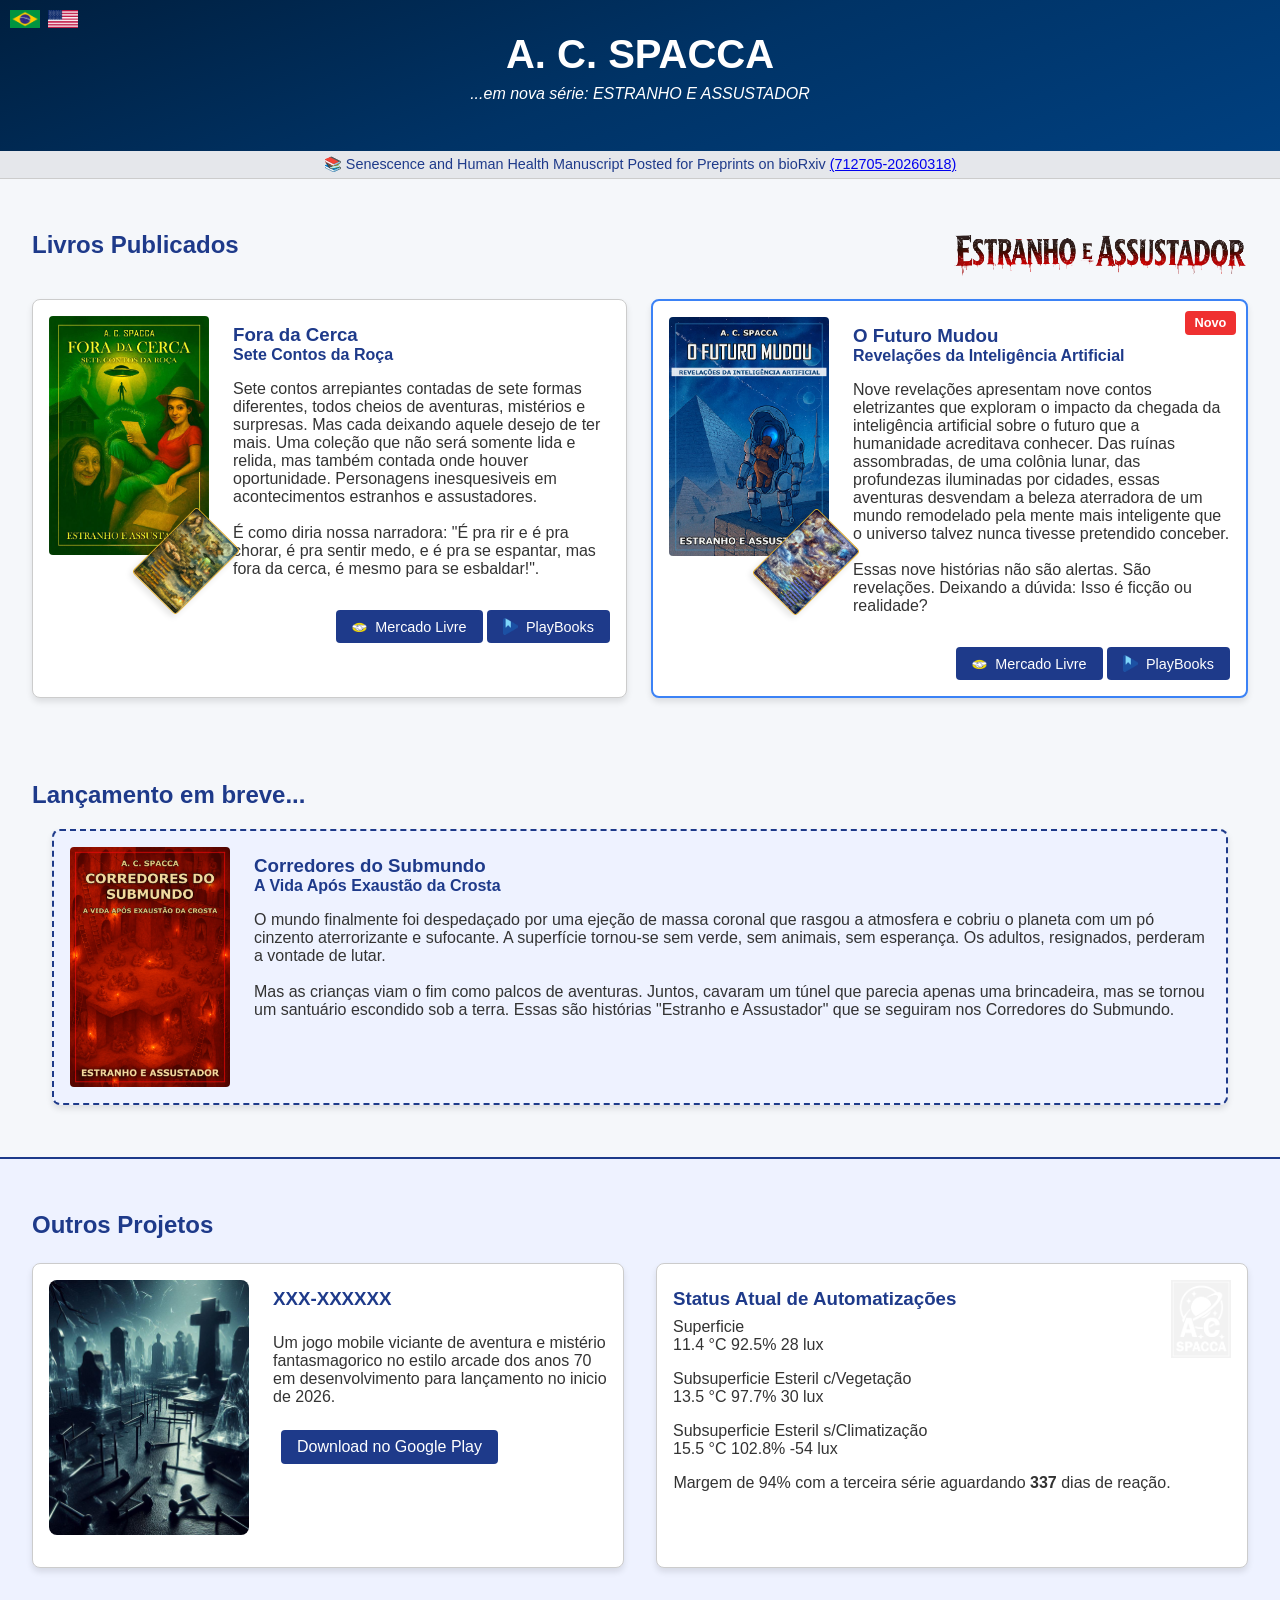
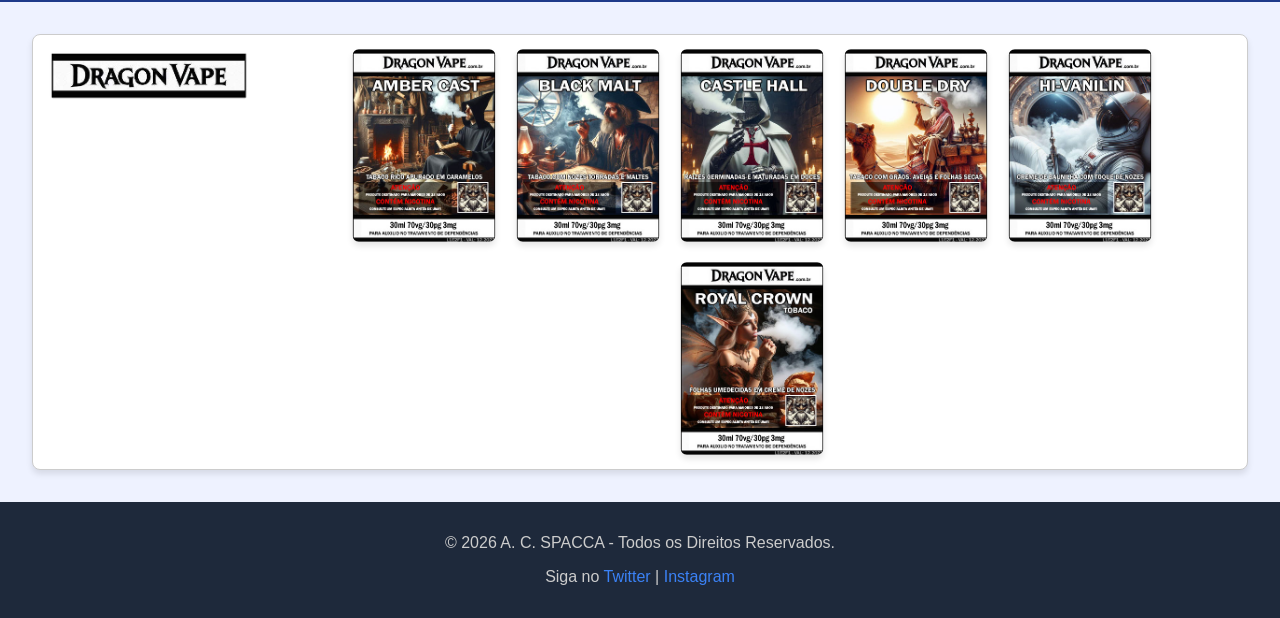
==== index.html @ 3dc0caa1 "Added prepost links" ====
<!DOCTYPE html>
<html lang="en">

<head>
    <meta charset="UTF-8">
    <meta name="viewport" content="width=device-width, initial-scale=1.0">
    <title>A. C. SPACCA Showcase</title>
    <link rel="stylesheet" href="style.css">
</head>

<body>

    <div class="lang-switch">
        <img src="images/br-flag.png" alt="Português" id="ptBtn">
        <img src="images/us-flag.png" alt="English" id="enBtn">
    </div>

    <header class="lab-front xbook-front xhue-effect">
        <div class="header-content">
            <h1>A. C. SPACCA</h1>
            <p class="lang lang-pt">...em nova série: ESTRANHO E ASSUSTADOR</p>
            <p class="lang lang-en">...in his latest series: STRANGE AND SCARY</p>
        </div>
    </header>

    <div class="notice-bar" id="notice-bar">
        <p class="lang lang-pt">Este site ainda não foi promovido e está em construção - Volte em breve!</p>
        <p class="lang lang-en">This site has not been promoted yet and is under construction - Come back soon!</p>
    </div>

    <img src="images/serieslogo.png" alt="Estranho e Assustador" class="lang lang-pt series-logo">
    <img src="images/serieslogoen.png" alt="Estranho e Assustador" class="lang lang-en series-logo">

    <section class="books">

        <h2 class="lang lang-pt">Livros Publicados</h2>
        <h2 class="lang lang-en">Published Books</h2>

        <div class="book-row">

            <div class="book-card">
                <div class="image-stack">
                    <img src="images/foradacerca.jpg" class="lang lang-pt book-cover" onclick="switchContent('book1-pt')" id="book1-pt">
                    <img src="images/foradacercaposter.jpg" height="90px" class="lang lang-pt poster tilt-ccw" onclick="openPopup('images/foradacercaposter.jpg')">
                    <img src="images/overthefence.jpg" class="lang lang-en book-cover" id="book1-en">
                    <img src="images/overthefenceposter.jpg" height="90px" class="lang lang-en poster tilt-ccw" onclick="openPopup('images/overthefenceposter.jpg')">
                </div>
                <div class="book-info">
                    <h3 class="lang lang-pt">Fora da Cerca</h3>
                    <h4 class="lang lang-pt">Sete Contos da Roça</h4>
                    <div class="lang lang-pt">
                        <p class="lang lang-pt book1-set1">Sete contos arrepiantes contadas de sete formas diferentes,
                            todos cheios de aventuras, mistérios e surpresas. Mas cada deixando aquele desejo de ter
                            mais. Uma coleção que não será somente lida e relida, mas também contada onde houver
                            oportunidade. Personagens inesquesiveis em acontecimentos estranhos e
                            assustadores.<br /><br />É como diria nossa narradora: "É pra rir e é pra chorar, é pra
                            sentir medo, e é pra se espantar, mas fora da cerca, é mesmo para se esbaldar!".</p>
                    </div>
                    <h3 class="lang lang-en">Over The Fence</h3>
                    <h4 class="lang lang-en">Seven Tales from the Countryside</h4>
                    <div class="lang lang-en">
                        <p class="lang lang-en">Seven chilling tales told in seven different ways, all full of
                            adventures, mysteries, and surprises. But each leaving that desire for more. A collection
                            that will not only be read and reread but also told wherever there is an opportunity.
                            Unforgettable characters in strange and scary events.<br /><br />As our narrator would say:
                            "It's for laughing and it's for crying, it's for feeling scared, and it's for being amazed,
                            but outside the fence, it's really for having fun!".</p>
                    </div>
                    <div class="purchase-links">
                        <!-- <a href="#"><img src="images/amazon.png" alt="Amazon">Amazon</a> -->
                        <a href="https://produto.mercadolivre.com.br/MLB-4514346105-livro-fora-da-cerca-sete-contos-da-roca-estranho-e-assustador-_JM" target="_blank" id="b1ml"><img src="images/mercadolivre.png" alt="Mercado Livre">Mercado Livre</a>
                        <a href="https://books.google.com.br/books/about?id=aRahEQAAQBAJ&redir_esc=y" target="_blank" id="b1link"><img src="images/playbooks.png" alt="PlayStore">PlayBooks</a>
                    </div>
                </div>
            </div>

            <div class="book-card new">
                <span class="lang lang-pt badge">Novo</span>
                <span class="lang lang-en badge">New</span>
                <div class="image-stack">
                    <img src="images/ofuturomudou.jpg" class="lang lang-pt book-cover" onclick="switchContent('book2-pt')" id="book2-pt">
                    <img src="images/ofuturomudouposter.jpg" height="90px" class="lang lang-pt poster tilt-ccw" onclick="openPopup('images/ofuturomudouposter.jpg')">
                    <img src="images/thefuturechanged.jpg" class="lang lang-en book-cover" id="book2-en">
                    <img src="images/thefuturechangedposter.jpg" height="90px" class="lang lang-en poster tilt-ccw" onclick="openPopup('images/thefuturechangedposter.jpg')">
                </div>
                <div class="book-info">
                    <h3 class="lang lang-pt">O Futuro Mudou</h3>
                    <h4 class="lang lang-pt">Revelações da Inteligência Artificial</h4>
                    <p class="lang lang-pt">Nove revelações apresentam nove contos eletrizantes que exploram o impacto
                        da chegada da inteligência artificial sobre o futuro que a humanidade acreditava conhecer. Das
                        ruínas assombradas, de uma colônia lunar, das profundezas iluminadas por cidades, essas
                        aventuras desvendam a beleza aterradora de um mundo remodelado pela mente mais inteligente que o
                        universo talvez nunca tivesse pretendido conceber.<br /><br />Essas nove histórias não são
                        alertas. São revelações. Deixando a dúvida: Isso é ficção ou realidade?</p>
                    <h3 class="lang lang-en">The Future Changed</h3>
                    <h4 class="lang lang-en">Revelations of Artificial Intelligence</h4>
                    <p class="lang lang-en">Nine revelations present nine electrifying tales that explore the impact of
                        the arrival of artificial intelligence on the future humanity thought it knew. From haunted
                        ruins, a lunar colony, to the depths illuminated by cities, these adventures unravel the
                        terrifying beauty of a world reshaped by the smartest mind the universe may never have intended
                        to conceive.<br /><br />These nine stories are not warnings. They are revelations. Leaving the
                        doubt: Is this fiction or reality?</p>
                    <div class="purchase-links">
                        <!-- <a href="#"><img src="images/amazon.png" alt="Amazon">Amazon</a> -->
                        <a href="https://produto.mercadolivre.com.br/MLB-6449155918-livro-o-futuro-mudou-revelacoes-da-inteligncia-artificial-estranho-e-assustador-_JM" target="_blank" id="b2ml"><img src="images/mercadolivre.png" alt="Mercado Livre">Mercado Livre</a>
                        <a href="https://books.google.com.br/books/about?id=sG6hEQAAQBAJ&redir_esc=y" target="_blank"><img src="images/playbooks.png" alt="PlayStore">PlayBooks</a>
                    </div>
                </div>
            </div>

        </div>

    </section>

    <section class="upcoming">

        <h2 class="lang lang-pt">Lançamento em breve...</h2>
        <h2 class="lang lang-en">Coming Soon...</h2>

        <div class="book-card upcoming-card">
            <img src="images/corredoresdosubmundo.jpg" alt="Corredores do Submundo" class="book-cover">
            <div class="book-info">
                <h3 class="lang lang-pt">Corredores do Submundo</h3>
                <h4 class="lang lang-pt">A Vida Após Exaustão da Crosta</h4>
                <p class="lang lang-pt">O mundo finalmente foi despedaçado por uma ejeção de massa coronal que rasgou a
                    atmosfera e cobriu o planeta com um pó cinzento aterrorizante e sufocante. A superfície tornou-se
                    sem verde, sem animais, sem esperança. Os adultos, resignados, perderam a vontade de
                    lutar.<br /><br />Mas as crianças viam o fim como palcos de aventuras. Juntos, cavaram um túnel que
                    parecia apenas uma brincadeira, mas se tornou um santuário escondido sob a terra. Essas são
                    histórias "Estranho e Assustador" que se seguiram nos Corredores do Submundo.</p>
                <h3 class="lang lang-en">Underworld Corridors</h3>
                <h4 class="lang lang-en">Life After Crust Exhaustion</h4>
                <p class="lang lang-en">The world was finally shattered by a coronal mass ejection that tore the
                    atmosphere and covered the planet with a terrifying and suffocating gray dust. The surface became
                    without green, without animals, without hope. Adults, resigned, lost the will to
                    fight.<br /><br />But children saw the end as stages of adventures. Together, they dug a tunnel that
                    seemed just a game but became a hidden sanctuary underground. These are "Strange and Scary" stories
                    that followed in the Underworld Corridors.</p>
                <!-- <div class="lang lang-pt links">
                    <a href="#">Reserve no Amazon</a>
                    <a href="#">Reserve no Barnes & Noble</a>
                </div>
                <div class="lang lang-en links">
                    <a href="#">Pre-order on Amazon</a>
                    <a href="#">Pre-order on Barnes & Noble</a>
                </div> -->
            </div>
        </div>

    </section>

    <section class="side-project">
        <h2 class="lang lang-pt">Outros Projetos</h2>
        <h2 class="lang lang-en">Other Projects</h2>
        <div class="app-row">
            <!-- First project -->
            <div class="app-card">
                <img src="images/wof1.png" alt="App screenshot" class="app-image">
                <div class="app-info">
                    <h3 class="lang lang-pt">XXX-XXXXXX</h3>
                    <h3 class="lang lang-en">XXX-XXXXXX</h3>
                    <p class="lang lang-pt">Um jogo mobile viciante de aventura e mistério fantasmagorico no estilo
                        arcade dos anos 70 em desenvolvimento para lançamento no inicio de 2026.</p>
                    <p class="lang lang-en">A addictive mobile game of adventure and ghostly mystery in the style of 70s
                        arcade games under development for release at the beginning of 2026.</p>
                    <div class="lang lang-pt download-links"><a href="#">Download no Google Play</a></div>
                    <div class="lang lang-en download-links"><a href="#">Get it on Google Play</a></div>
                </div>
            </div>
            <!-- Second project -->
            <div class="app-card">
                <div class="app-info" style="text-align: left;">
                    <h3 class="lang lang-pt">Status Atual de Automatizações</h3>
                    <h3 class="lang lang-en">Current Status of Automations</h3>
                    <div class="lang lang-pt ">Superficie</div>
                    <div class="lang lang-en ">Surface</div>
                    <div id="readings1">Reading 1</div>
                    <div class="lang lang-pt ">Subsuperficie Esteril c/Vegetação</div>
                    <div class="lang lang-en ">Sterile Subsurface with Vegetation</div>
                    <div id="readings2">Reading 2</div>
                    <div class="lang lang-pt ">Subsuperficie Esteril s/Climatização</div>
                    <div class="lang lang-en ">Sterile Subsurface no Climate Control</div>
                    <div id="readings3">Reading 3</div>
                    <div class="lang lang-pt label">Margem de 94% com a terceira série aguardando <b id="ttl">188</b>
                        dias de reação.</div>
                    <div class="lang lang-en label">Margin of 94% with the third series awaiting <b id="ttl">188</b>
                        days of reaction.</div>
                </div>
                <img src="images/celobi1.jpg" alt="Author logo"
                    style="cursor: pointer;float: right;width: 60px;opacity: 0.05;" id="aboutBtn">
            </div>
        </div>
    </section>

    <section class="side-project">
        <div class="app-row">
            <!-- First project -->
            <div class="app-card">
                <img src="images/dvbanner.jpg" alt="App screenshot" class="app-image">
                <div class="image-row">
                    <img src="images/Amber Cast.jpg" alt="Amber Cast" class="beat-effect">
                    <img src="images/Black Malt.jpg" alt="Black Malt" class="beat-effect">
                    <img src="images/Castle Hall.jpg" alt="Castle Hall" class="beat-effect">
                    <img src="images/Double Dry.jpg" alt="Double Dry" class="beat-effect">
                    <img src="images/Hi-Vanilin.jpg" alt="Hi-Vanilin" class="beat-effect">
                    <img src="images/Royal Crown.jpg" alt="Royal Crown" class="beat-effect">
                </div>
            </div>
        </div>
    </section>

    <footer>
        <p class="lang lang-pt">© 2026 A. C. SPACCA - Todos os Direitos Reservados.</p>
        <p class="lang lang-en">© 2026 A. C. SPACCA - All Rights Reserved.</p>
        <p class="lang lang-pt">Siga no <a href="#">Twitter</a> | <a href="#">Instagram</a></p>
        <p class="lang lang-en">Follow on <a href="#">Twitter</a> | <a href="#">Instagram</a></p>
    </footer>

    <!-- About Modal -->
    <div id="aboutModal" class="modal">
        <div class="modal-content">
            <span class="close">&times;</span>
            <h2 class="lang lang-pt">Declaração de Missão de Pesquisa</h2>
            <h4 class="lang lang-pt">No Centro de Estudos em Logística Biológica (CELOBI), lideramos um esforço pioneiro
                para explorar a fronteira onde astrobiologia, engenharia e biologia se encontram.</h4>
            </p>
            <p class="lang lang-pt">A missão possui três objetivos interconectados:</p>
            <p class="lang lang-pt">● <a href="#1"><b>Astrobiologia e Panspermia:</b></a> Investigar material análogo à
                panspermia para compreender sua resiliência e potencial atividade biológica.</p>
            <p class="lang lang-pt">● <a href="#2"><b>Engenharia Estéril Subterrânea:</b></a> Desenvolver um sistema
                subterrâneo totalmente automatizado de incubação para cultivar material análogo extraterrestre sem
                contaminação da biosfera da subsuperficie.</p>
            <p class="lang lang-pt">● <a href="#3"><b>Senescência e Saúde Humana:</b></a> Identificar substâncias
                bioativas exógenas capazes de eliminar células senescentes ou modular seu fenótipo secretório nocivo,
                com implicações profundas para a longevidade e a medicina regenerativa.</p>
            <p class="lang lang-pt">Este é um empreendimento custoso, hostil e de baixa expectativa, mas ao documentá-lo
                de forma aberta, o CELOBI garante que mesmo avanços incrementais contribuam para um diálogo científico
                mais amplo.</p>
            <h2 class="lang lang-en">Research Mission Statement</h2>
            <h4 class="lang lang-en">At CELOBI (Centro de Estudos em Logística Biológica) - Center for Studies in
                Biological Logistics, we lead a pioneering effort
                to explore the frontier where astrobiology, engineering, and biology intersect.</h4>
            </p>
            <p class="lang lang-en">The mission has three interconnected objectives:</p>
            <p class="lang lang-en">● <a href="#"><b>Astrobiology and Panspermia:</b></a> Investigate panspermia-analog
                material to understand its resilience and potential biological activity.</p>
            <p class="lang lang-en">● <a href="#"><b>Sterile Underground Engineering:</b></a> Develop a fully automated
                underground incubation system to cultivate extraterrestrial-analog material without contamination by the
                subsurface biosphere.</p>
            <p class="lang lang-en">● <a href="#"><b>Senescence and Human Health:</b></a> Identify bioactive exogenous
                substances capable of eliminating senescent cells or modulating their harmful secretory phenotype, with
                profound implications for longevity and regenerative medicine.</p>
            <p class="lang lang-en">This is a costly, hostile, and low-expectation endeavor, but by documenting it
                openly, CELOBI ensures that even incremental advances contribute to a broader scientific dialogue.</p>
            <div class="button"><a href="senescent.html" class="lang lang-en">Participate</a></div>
            <div class="button"><a href="senescent.html" class="lang lang-pt">Participe</a></div>
        </div>
    </div>

    <!-- Popup Modal -->
    <div id="popup" class="popup" onclick="closePopup()">
        <span class="popupclose" style="margin-top:3px;margin-left:3px;color:black;">&times;</span>
        <span class="popupclose" onclick="closePopup()">&times;</span>
        <img id="popup-img" src="" alt="Popup Image">
    </div>

    <script src="js/modalscreens.js" defer></script>
    <script src="js/holoborder.js" defer></script>

    <script>

        const messages = [
        "📚 Senescence and Human Health Manuscript Posted for Preprints on bioRxiv <a href='https://submit.biorxiv.org/submission/pdf?msid=BIORXIV/2026/712705&roleName=author' target='_blank'>(712705-20260318)</a>",
        "📚 Sterile Underground Engineering Posted for Preprints on bioRxiv <a href='https://submit.biorxiv.org/submission/pdf?msid=BIORXIV/2026/712728&roleName=author' target='_blank'>(712728-20260318)</a>",
        "This site has not been promoted yet and is under construction - Come back soon!",
        "📚 Astrobiology and Panspermia Posted for Preprints on bioRxiv <a href='https://submit.biorxiv.org/submission/pdf?msid=BIORXIV/2026/712734&roleName=author' target='_blank'>(712734-20260318)</a>",
        "🎮 Arcade-style game still holds for launch in 2026!"
        ];

        function showLanguage(lang) {
            document.querySelectorAll('.lang').forEach(el => el.classList.remove('active'));
            document.querySelectorAll('.lang-' + lang).forEach(el => el.classList.add('active'));
            if(lang=='pt'){
                document.getElementById('b1ml').style.display = '';
                document.getElementById('b2ml').style.display = '';
            } else {
                document.getElementById('b1ml').style.display = 'none';
                document.getElementById('b1link').href = 'https://books.google.com.br/books/about?id=sG6hEQAAQBAJ&redir_esc=y';
                document.getElementById('b2ml').style.display = 'none';
                
            }
        }
        function switchContent(bookId) {
            const book = document.getElementById(bookId);
            if (bookId == 'book1-pt') {
                if (book.src.includes("images/foradacerca.jpg")) {
                    book.src = "images/foradacercab.jpg";
                }
                else {
                    book.src = "images/foradacerca.jpg";
                }
            } else if (bookId == 'book2-pt') {
                if (book.src.includes("images/ofuturomudou.jpg")) {
                    book.src = "images/ofuturomudoub.jpg";
                }
                else {
                    book.src = "images/ofuturomudou.jpg";
                }
            }
            // const isPt = book.classList.contains('lang-pt');
            // const otherId = isPt ? bookId.replace('pt', 'en') : bookId.replace('en', 'pt');
            // const otherBook = document.getElementById(otherId);
            // book.style.display = 'none';
            // otherBook.style.display = 'block';  
        }
        function openPopup(imgSrc) {
            document.getElementById("popup-img").src = imgSrc;
            document.getElementById("popup").style.display = "block";
        }
        function closePopup() {
            document.getElementById("popup").style.display = "none";
        }

        document.getElementById("ptBtn").addEventListener("click", () => showLanguage('pt'));
        document.getElementById("enBtn").addEventListener("click", () => showLanguage('en'));

let index = 0;
const bar = document.getElementById("notice-bar");

function showMessage() {
  bar.innerHTML  = messages[index];
  index = (index + 1) % messages.length;
}

setInterval(showMessage, 4000); // change every 4 seconds
showMessage();

        showLanguage('pt');
    </script>

</body>

</html>
---- style.css ----
body {
    font-family: 'Segoe UI', Tahoma, Geneva, Verdana, sans-serif;
    margin: 0;
    background-color: #f5f7fa;
    color: #333;
}

header {
    background: linear-gradient(135deg, #1e3a8a, #3b82f6);
    position: relative;
    height: auto;
    overflow: hidden;
    color: white;
    text-align: center;
}

.book-front{
    background-image: url('images/backbanner.png');
    background-size: cover;
    background-position: center;
    background-repeat: no-repeat;
    opacity: 0.8;
}

.lab-front{
    background: linear-gradient(160deg, #000000, #001f3f, #003366, #004080);
    background: linear-gradient(160deg, #001f3f, #003366, #004080);
}

.hue-effect {
    filter: hue-rotate(0deg);
    transition: filter 1s linear;
}

#starfield {
    position: absolute;
    top: 0;
    left: 0;
    width: 100%;
    height: 100%;
    display: block;
    z-index: 0;
}

.header-content {
    position: relative;
    z-index: 1;
    padding: 2rem 1rem;
}

.header-logo {
    position: absolute;
    top: 15px;
    right: 15px;
    width: 20px;
    height: auto;
    cursor: pointer;
    z-index: 2;
}

header h1 {
    margin: 0;
    font-size: 2.5rem;
}

header p {
    margin-top: 0.5rem;
    font-style: italic;
}

section {
    padding: 2rem;
}

h2 {
    color: #1e3a8a;
    margin-bottom: 1rem;
}

.books {
    display: flex;
    gap: 1.5rem;
    flex-wrap: wrap;
    justify-content: center;
    margin-top: 30px;
}

.book-row {
    display: flex;
    gap: 1.5rem;
    flex-wrap: wrap;
    justify-content: center;
}

.book-card {
    background: #fff;
    border: 1px solid #ccc;
    border-radius: 8px;
    padding: 1rem;
    flex: 1 1 300px;
    position: relative;
    box-shadow: 0 4px 6px rgba(0, 0, 0, 0.1);
    display: flex;
    flex-direction: column;
    align-items: center;
    text-align: center;
}

.series-logo{
    position:absolute;
    width:300px;
    top:230px;
    margin-left: 60px;
}

.book-cover {
    width: 240px;
    height: auto;
    border-radius: 4px;
    margin-bottom: 1rem;
}

.books h2 {
    width: 100%;
    text-align: left;
    margin-bottom: 1rem;
    color: #1e3a8a;
}

.book-card h3 {
    margin: 0.5rem 0;
    color: #1e3a8a;
}

.book-card p {
    flex-grow: 1;
    margin: 0.5rem 0 1rem;
}

.book-card a {
    text-decoration: none;
    background: #1e3a8a;
    color: white;
    padding: 0.5rem 1rem;
    border-radius: 4px;
    transition: background 0.3s ease;
}

.book-card a:hover {
    background: #3b82f6;
}

.book-card.new {
    border: 2px solid #3b82f6;
}

.book-info {
    flex: 1;
}

.book-info h3 {
    margin: 0.5rem 0;
    color: #1e3a8a;
    margin-bottom: 0;
}

.book-info h4 {
    margin: 0.5rem 0;
    color: #1e3a8a;
    margin-top: 0;
}

.book-info p {
    margin: 0.5rem 0 1rem;
}

.book-info a {
    text-decoration: none;
    background: #1e3a8a;
    color: white;
    padding: 0.5rem 1rem;
    border-radius: 4px;
    transition: background 0.3s ease;
}

.book-info a img {
    width: 15px;
    margin-right: 8px;
    margin-bottom: -3px;
}

.book-info a:hover {
    background: #3b82f6;
}

.badge {
    position: absolute;
    top: 10px;
    right: 10px;
    background: #EF3030;
    color: white;
    padding: 0.3rem 0.6rem;
    border-radius: 4px;
    font-size: 0.8rem;
    font-weight: bold;
}

.upcoming-card {
    border: 2px dashed #1e3a8a;
    background: #eef2ff;
    margin: 20px;
}

.upcoming-card .links a {
    display: inline-block;
    margin-right: 1rem;
    margin-top: 0.5rem;
    color: white;
    text-decoration: underline;
}

footer {
    background: #1e293b;
    color: #ccc;
    text-align: center;
    padding: 1rem;
}

footer a {
    color: #3b82f6;
    text-decoration: none;
}

footer a:hover {
    text-decoration: underline;
}

/* Modal overlay */
.modal {
    display: none;
    /* hidden by default */
    position: fixed;
    z-index: 1000;
    left: 0;
    top: 0;
    width: 100%;
    height: 100%;
    overflow: auto;
    background-color: rgba(0, 0, 0, 0.6);
}

/* Modal box */
.modal-content {
    background-color: #fff;
    margin: 5% auto;
    padding: 2rem;
    border-radius: 8px;
    width: 80%;
    color: #333;
    position: relative;
}

.button a {
    text-decoration: none;
    background: #c7c7c9;
    color: rgb(0, 0, 0);
    padding: 0.5rem 1rem;
    border-radius: 4px;
    transition: background 0.3s ease;
    text-align: center;
}

.button a:hover {
    background: #3b82f6;
}

/* Close button */
.close {
    position: absolute;
    top: 10px;
    right: 15px;
    font-size: 1.5rem;
    font-weight: bold;
    cursor: pointer;
}

.popup {
  display: none; /* Hidden by default */
  position: fixed;
  z-index: 1000;
  left: 0; top: 0;
  width: 100%; height: 100%;
  background-color: rgba(0,0,0,0.8);
  text-align: center;
}

.popup img {
  margin-top: 2%;
  max-width: 90%;
  max-height: 90%;
  border:  2px solid goldenrod;
  border-radius: 8px;
}

.popupclose {
  position: absolute;
  top: 20px; right: 40px;
  font-size: 40px;
  color: white;
  cursor: pointer;
}

.image-stack {
  display: flex;
  flex-direction: column;   /* stack vertically */
  align-items: center;      /* center horizontally */
  justify-content: top;  /* center vertically */
  gap: 20px;
}

.notice-bar {
  background: #e5e7eb; /* light gray */
  color: #1e3a8a;      /* your blue accent */
  text-align: center;
  font-size: 0.9rem;
  padding: 0.3rem 0;
  border-bottom: 1px solid #ccc;
}

.notice-bar p {
  margin: 0;
  font-style: italic;
}

.side-project {
    padding: 2rem;
    background: #eef2ff;
    border-top: 2px solid #1e3a8a;
}

.side-project h2 {
    text-align: left;
    color: #1e3a8a;
    margin-bottom: 1.5rem;
}

.app-row {
    display: flex;
    flex-wrap: wrap;
    gap: 2rem;
    justify-content: center;
}

.app-card {
    background: #fff;
    border: 1px solid #ccc;
    border-radius: 8px;
    padding: 1rem;
    flex: 1 1 300px;
    display: flex;
    flex-direction: column;
    align-items: center;
    text-align: center;
    box-shadow: 0 4px 6px rgba(0, 0, 0, 0.1);
}

.app-image {
    width: 200px;
    border-radius: 8px;
    margin-bottom: 1rem;
}

.app-info h3 {
    margin: 0.5rem 0;
    color: #1e3a8a;
}

.purchase-links {
  margin-top: 1rem;
  text-align: end;
}

.purchase-links a {
  display: block;
  text-align: center;
  margin-top: 10px;
  flex: 0 0 auto;         /* don’t grow to fill */
  background: #1e3a8a;
  color: white;
  padding: 0.5rem 1rem;
  border-radius: 4px;
  text-decoration: none;
  transition: background 0.3s ease;
  font-size: 0.9rem;
}

.purchase-links a:hover {
  background: #3b82f6;
}

.download-links a {
    display: inline-block;
    margin: 0.5rem;
    padding: 0.5rem 1rem;
    background: #1e3a8a;
    color: white;
    border-radius: 4px;
    text-decoration: none;
    transition: background 0.3s ease;
}

.download-links a:hover {
    background: #3b82f6;
}

.image-row {
    display: flex;
    gap: 1.5rem;
    justify-content: center;
    flex-wrap: wrap;
    /* allows wrapping on smaller screens */
    width: 100%;
}

.image-row img {
    max-width: 140px;
    height: auto;
    border-radius: 6px;
    box-shadow: 0 4px 6px rgba(0, 0, 0, 0.1);
    transition: transform 0.3s ease;
}

.label {
    text-align: center;
}

.poster{
    margin-top:-60px;
    margin-left:90px;
    border:1px solid goldenrod;
    border-radius: 4px;
    box-shadow: 0 4px 6px rgba(0, 0, 0, 0.1);
    transition: transform 0.3s ease;
}

.holo-border {
    border: 3px solid;
    border-radius: 20px;
    border-image-slice: 1;
    border-image-source: linear-gradient(45deg, #8ea2c966, #3b608b99, #0000ff99, #bfe8ff66, #679ddb99);
    animation: dash 1.3s ease infinite;
}
@keyframes dash {
  to { border-image-source: linear-gradient(45deg, #8ea2c999, #3b608b99, #0000ff99, #bfe8ff99, #679ddb99); }
}

.rotate-ccw {
  transform: rotate(-90deg); /* negative = counterclockwise */
}
.tilt-ccw {
  transform: rotate(45deg); /* negative = counterclockwise */
}
.lang {
  display: none; /* hide by default */
}

.lang.active {
  display: block; /* show the active language */
}

.lang-switch {
    position: absolute;
    top: 10px;
    left: 10px;
    display: flex;
    gap: 0.5rem;
}

.lang-switch img {
  width: 20px;
  height: auto;
  cursor: pointer;
  z-index: 1002;
}

/* Responsive tweaks */
@media (min-width: 768px) {

    .header-logo {
        width: 40px;
    }

    .books{
        margin-top: 0px;
    }

    .book-card {
        flex-direction: row;
        align-items: flex-start;
        text-align: left;
    }

    .book-cover {
        float: left;
        margin: 0 1.5rem 0 0;
        width: 160px;
    }

    .book-info {
        display: flex;
        flex-direction: column;
        justify-content: center;
    }

    .series-logo {
        position:absolute;
        top:230px;
        right:30px;
        width:300px;
        float:right;
    }

    .app-card {
        flex-direction: row;
        align-items: flex-start;
        text-align: left;
    }

    .app-image {
        width: 200px;
        margin-right: 1.5rem;
    }

    .app-info {
        flex: 1;
        display: flex;
        flex-direction: column;
        justify-content: center;
    }

    .purchase-links {
        flex-direction: column;
        align-items: stretch;
    }
    .purchase-links a {
        display: inline-block;  /* prevents full-width stretching */
        text-align: right;
        margin-top: 0px;
    }

    .lang-switch img {
        width: 30px;
    }
}

@media (max-width: 480px) {
    .book-info h3 {
        display: none!important;
    }
    .books h2 {
        display: none!important;
    }
    .book-info h4 {
        display: none!important;
    }
    .app-info h3 {
        display: none!important;
    }
}
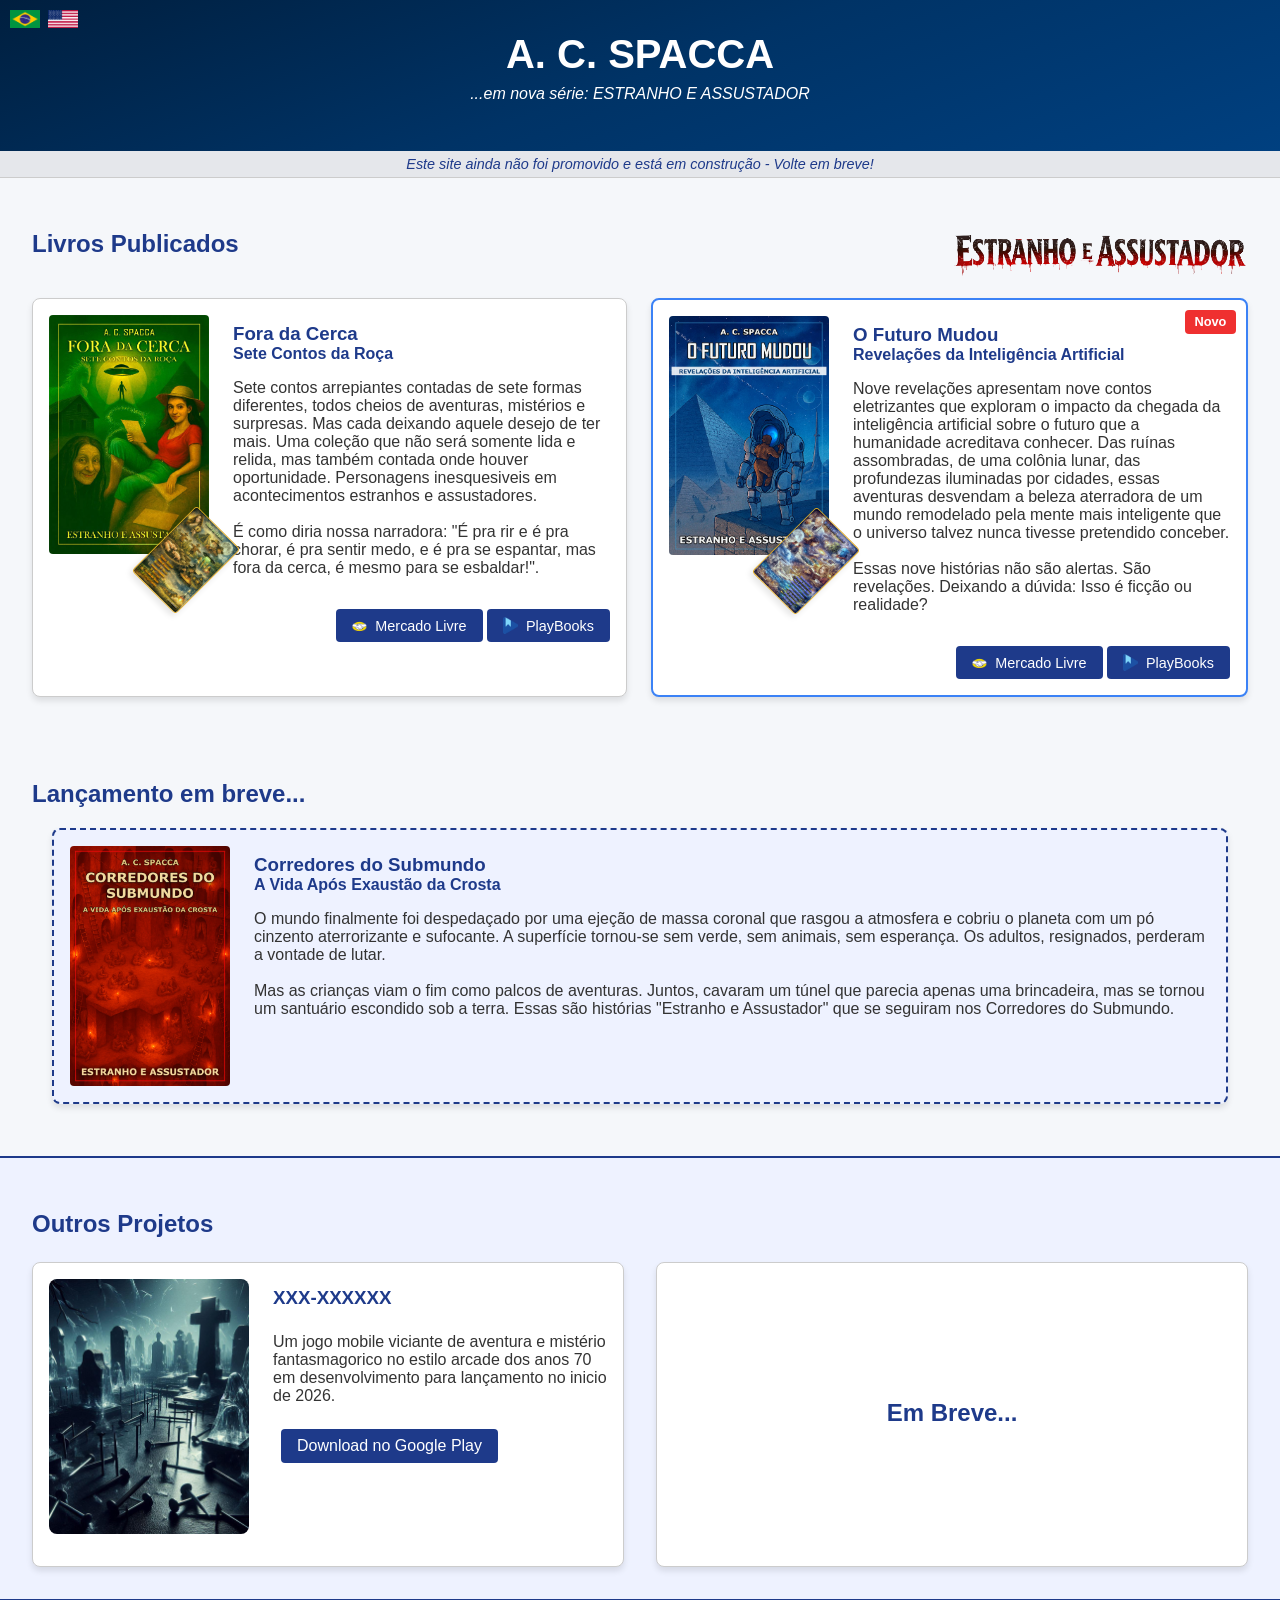
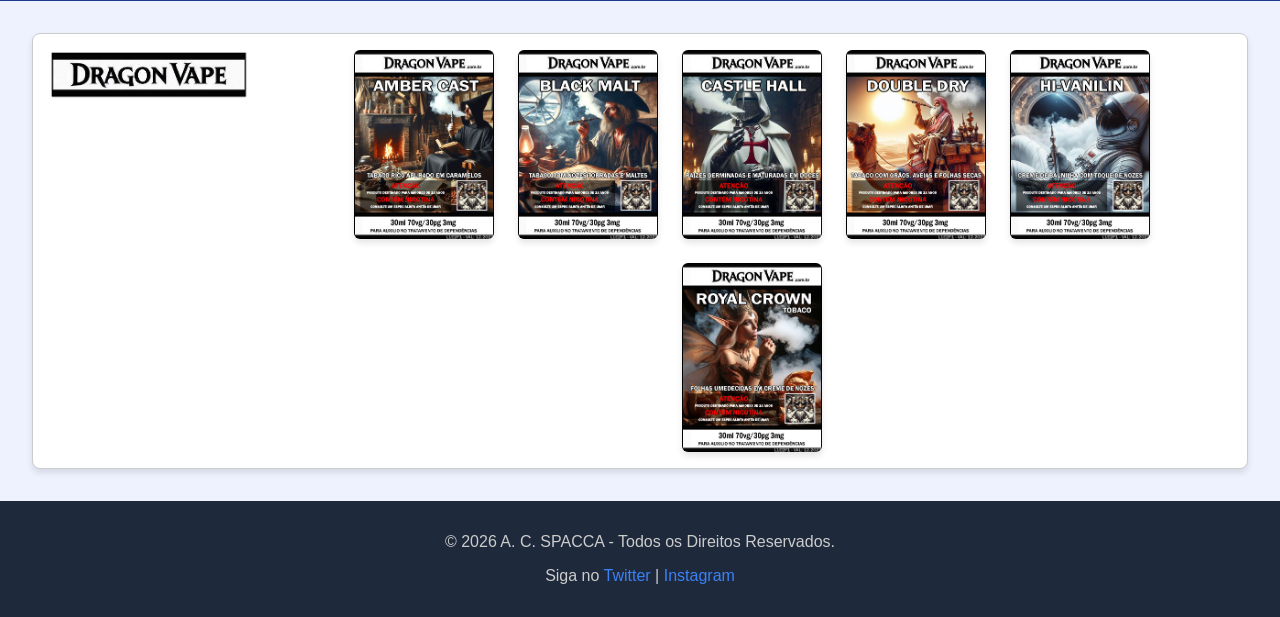
==== commit d03b30f4: "removed sene project" ====
--- a/index.html
+++ b/index.html
@@ -169,25 +169,10 @@
             </div>
             <!-- Second project -->
             <div class="app-card">
-                <div class="app-info" style="text-align: left;">
-                    <h3 class="lang lang-pt">Status Atual de Automatizações</h3>
-                    <h3 class="lang lang-en">Current Status of Automations</h3>
-                    <div class="lang lang-pt ">Superficie</div>
-                    <div class="lang lang-en ">Surface</div>
-                    <div id="readings1">Reading 1</div>
-                    <div class="lang lang-pt ">Subsuperficie Esteril c/Vegetação</div>
-                    <div class="lang lang-en ">Sterile Subsurface with Vegetation</div>
-                    <div id="readings2">Reading 2</div>
-                    <div class="lang lang-pt ">Subsuperficie Esteril s/Climatização</div>
-                    <div class="lang lang-en ">Sterile Subsurface no Climate Control</div>
-                    <div id="readings3">Reading 3</div>
-                    <div class="lang lang-pt label">Margem de 94% com a terceira série aguardando <b id="ttl">188</b>
-                        dias de reação.</div>
-                    <div class="lang lang-en label">Margin of 94% with the third series awaiting <b id="ttl">188</b>
-                        days of reaction.</div>
-                </div>
-                <img src="images/celobi1.jpg" alt="Author logo"
-                    style="cursor: pointer;float: right;width: 60px;opacity: 0.05;" id="aboutBtn">
+                <div class="app-info" style="place-self: center; place-items: anchor-center;">
+                    <h2 class="lang lang-pt">Em Breve...</h2>
+                    <h2 class="lang lang-en">Soon...</h2>
+                </div>
             </div>
         </div>
     </section>
@@ -270,11 +255,7 @@
     <script>
 
         const messages = [
-        "📚 Senescence and Human Health Manuscript Posted for Preprints on bioRxiv <a href='https://submit.biorxiv.org/submission/pdf?msid=BIORXIV/2026/712705&roleName=author' target='_blank'>(712705-20260318)</a>",
-        "📚 Sterile Underground Engineering Posted for Preprints on bioRxiv <a href='https://submit.biorxiv.org/submission/pdf?msid=BIORXIV/2026/712728&roleName=author' target='_blank'>(712728-20260318)</a>",
         "This site has not been promoted yet and is under construction - Come back soon!",
-        "📚 Astrobiology and Panspermia Posted for Preprints on bioRxiv <a href='https://submit.biorxiv.org/submission/pdf?msid=BIORXIV/2026/712734&roleName=author' target='_blank'>(712734-20260318)</a>",
-        "🎮 Arcade-style game still holds for launch in 2026!"
         ];
 
         function showLanguage(lang) {
@@ -324,16 +305,16 @@
         document.getElementById("ptBtn").addEventListener("click", () => showLanguage('pt'));
         document.getElementById("enBtn").addEventListener("click", () => showLanguage('en'));
 
-let index = 0;
-const bar = document.getElementById("notice-bar");
-
-function showMessage() {
-  bar.innerHTML  = messages[index];
-  index = (index + 1) % messages.length;
-}
-
-setInterval(showMessage, 4000); // change every 4 seconds
-showMessage();
+        let index = 0;
+        const bar = document.getElementById("notice-bar");
+
+        function showMessage() {
+            bar.innerHTML  = messages[index];
+            index = (index + 1) % messages.length;
+        }
+
+        //setInterval(showMessage, 4000); // change every 4 seconds
+        //showMessage();
 
         showLanguage('pt');
     </script>
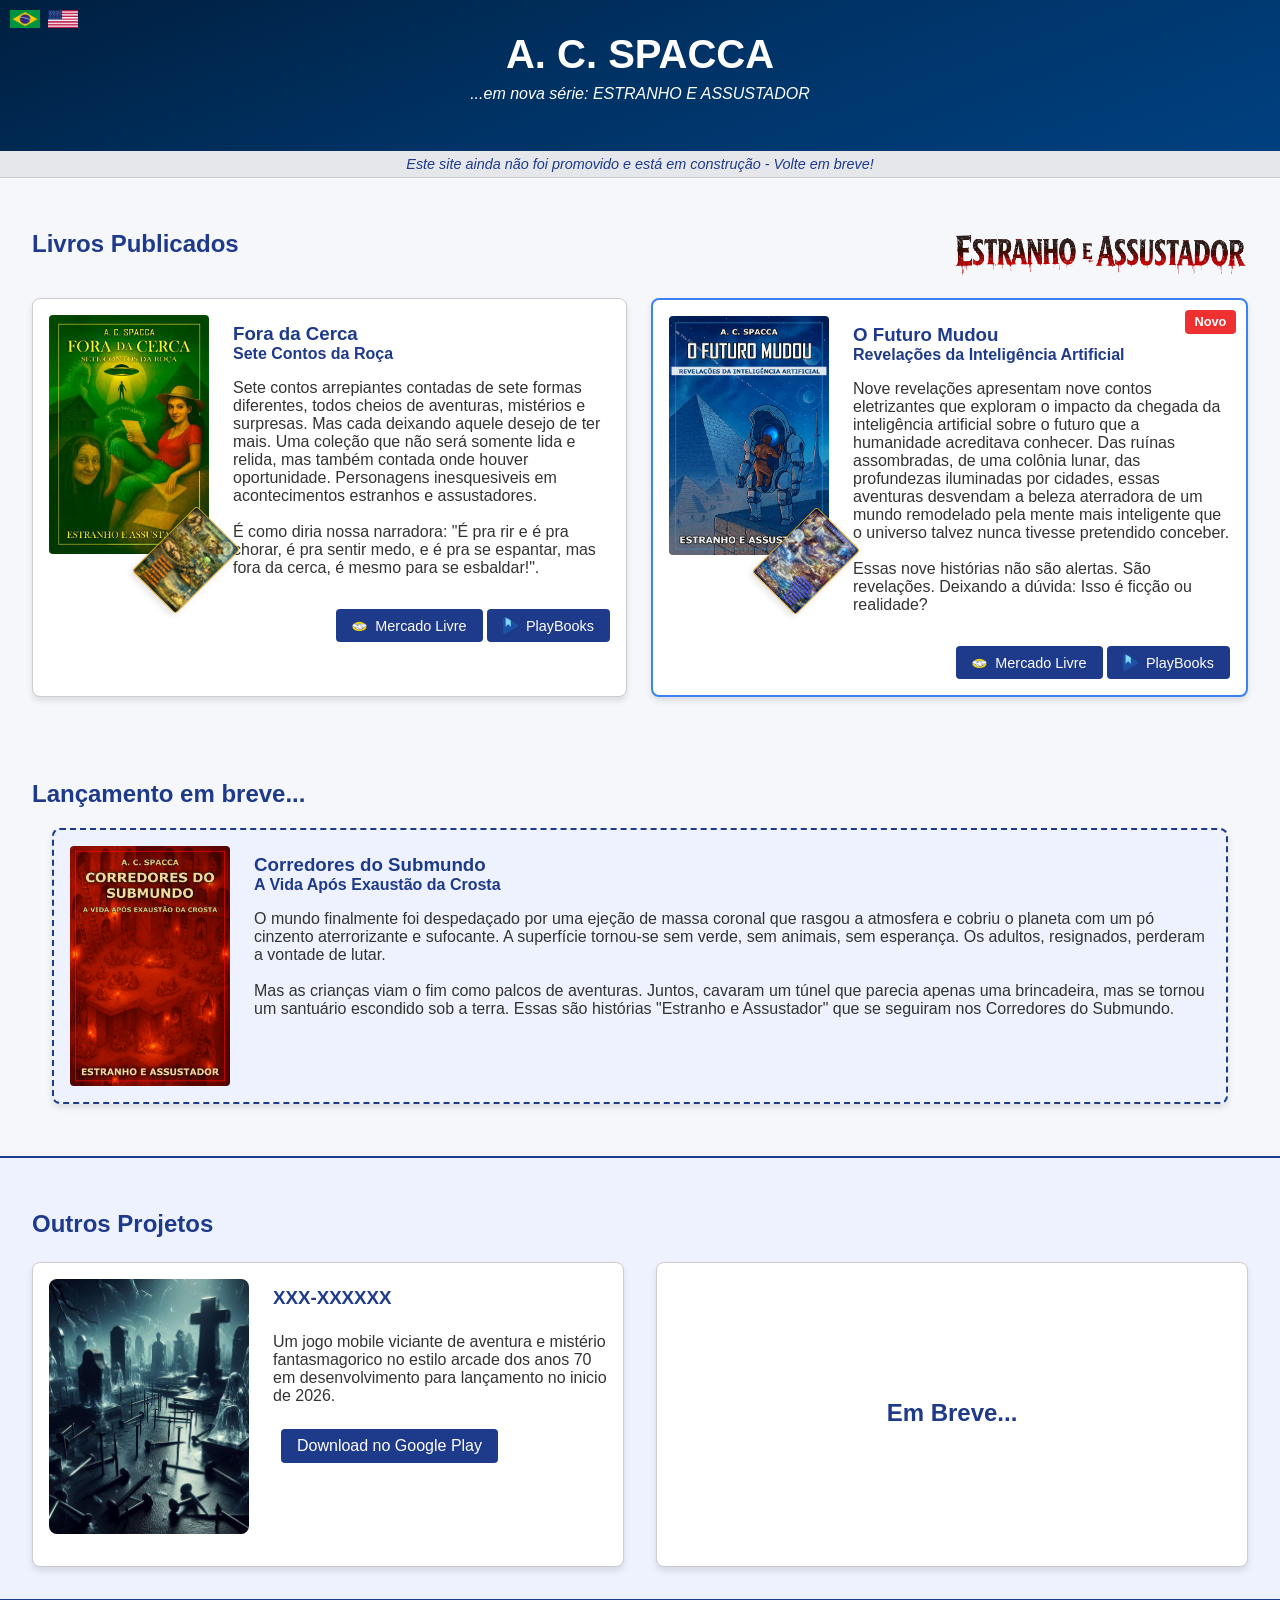
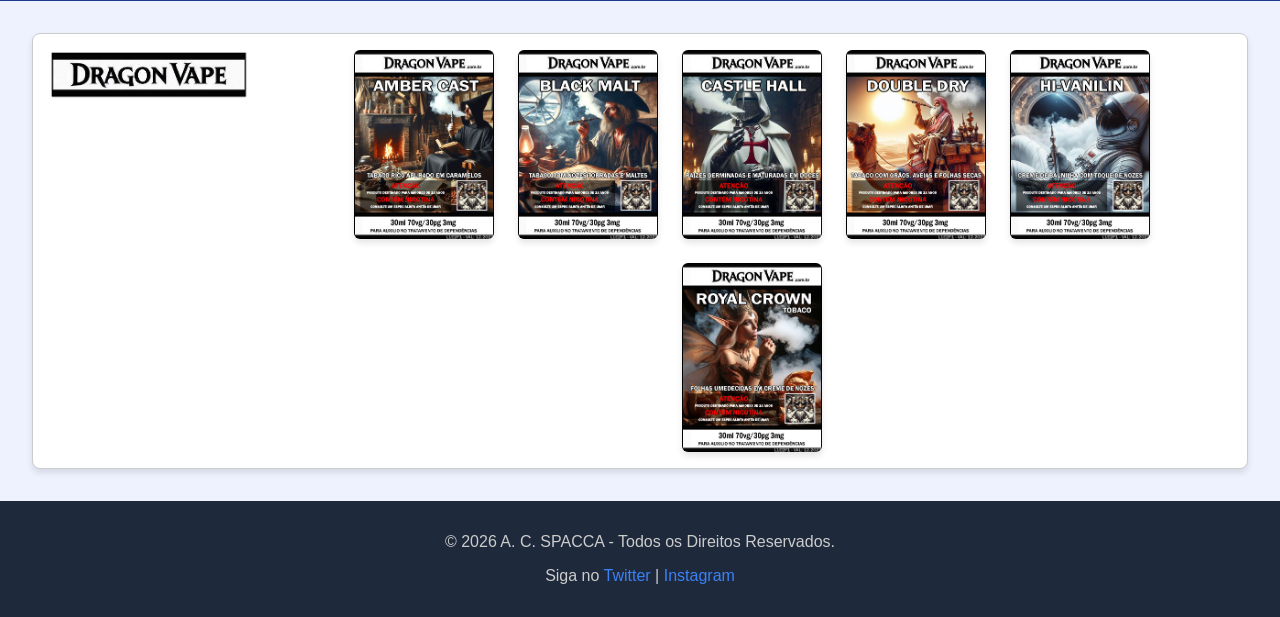
==== commit c017f77d: "added tales to posters" ====
--- a/index.html
+++ b/index.html
@@ -41,9 +41,9 @@
             <div class="book-card">
                 <div class="image-stack">
                     <img src="images/foradacerca.jpg" class="lang lang-pt book-cover" onclick="switchContent('book1-pt')" id="book1-pt">
-                    <img src="images/foradacercaposter.jpg" height="90px" class="lang lang-pt poster tilt-ccw" onclick="openPopup('images/foradacercaposter.jpg')">
-                    <img src="images/overthefence.jpg" class="lang lang-en book-cover" id="book1-en">
-                    <img src="images/overthefenceposter.jpg" height="90px" class="lang lang-en poster tilt-ccw" onclick="openPopup('images/overthefenceposter.jpg')">
+                    <img src="images/foradacercapostericon.jpg" height="90px" class="lang lang-pt poster tilt-ccw" onclick="openPopup('images/foradacercaposter.jpg')">
+                    <img src="images/overthefence.jpg" class="lang lang-en book-cover"onclick="switchContent('book1-en')" id="book1-en">
+                    <img src="images/overthefencepostericon.jpg" height="90px" class="lang lang-en poster tilt-ccw" onclick="openPopup('images/overthefenceposter.jpg')">
                 </div>
                 <div class="book-info">
                     <h3 class="lang lang-pt">Fora da Cerca</h3>
@@ -79,9 +79,9 @@
                 <span class="lang lang-en badge">New</span>
                 <div class="image-stack">
                     <img src="images/ofuturomudou.jpg" class="lang lang-pt book-cover" onclick="switchContent('book2-pt')" id="book2-pt">
-                    <img src="images/ofuturomudouposter.jpg" height="90px" class="lang lang-pt poster tilt-ccw" onclick="openPopup('images/ofuturomudouposter.jpg')">
-                    <img src="images/thefuturechanged.jpg" class="lang lang-en book-cover" id="book2-en">
-                    <img src="images/thefuturechangedposter.jpg" height="90px" class="lang lang-en poster tilt-ccw" onclick="openPopup('images/thefuturechangedposter.jpg')">
+                    <img src="images/ofuturomudoupostericon.jpg" height="90px" class="lang lang-pt poster tilt-ccw" onclick="openPopup('images/ofuturomudouposter.jpg')">
+                    <img src="images/thefuturechanged.jpg" class="lang lang-en book-cover" onclick="switchContent('book2-en')" id="book2-en">
+                    <img src="images/thefuturechangedpostericon.jpg" height="90px" class="lang lang-en poster tilt-ccw" onclick="openPopup('images/thefuturechangedposter.jpg')">
                 </div>
                 <div class="book-info">
                     <h3 class="lang lang-pt">O Futuro Mudou</h3>
@@ -273,6 +273,7 @@
         }
         function switchContent(bookId) {
             const book = document.getElementById(bookId);
+
             if (bookId == 'book1-pt') {
                 if (book.src.includes("images/foradacerca.jpg")) {
                     book.src = "images/foradacercab.jpg";
@@ -280,14 +281,33 @@
                 else {
                     book.src = "images/foradacerca.jpg";
                 }
-            } else if (bookId == 'book2-pt') {
+            } 
+            else if (bookId == 'book2-pt') {
                 if (book.src.includes("images/ofuturomudou.jpg")) {
                     book.src = "images/ofuturomudoub.jpg";
                 }
                 else {
                     book.src = "images/ofuturomudou.jpg";
                 }
+           }
+
+            else if (bookId == 'book1-en') {
+                if (book.src.includes("images/overthefence.jpg")) {
+                    book.src = "images/overthefenceb.jpg";
+                }
+                else {
+                    book.src = "images/overthefence.jpg";
+                }
+            } 
+            else if (bookId == 'book2-en') {
+                if (book.src.includes("images/thefuturechanged.jpg")) {
+                    book.src = "images/thefuturechangedb.jpg";
+                }
+                else {
+                    book.src = "images/thefuturechanged.jpg";
+                }
             }
+
             // const isPt = book.classList.contains('lang-pt');
             // const otherId = isPt ? bookId.replace('pt', 'en') : bookId.replace('en', 'pt');
             // const otherBook = document.getElementById(otherId);
--- a/style.css
+++ b/style.css
@@ -287,7 +287,7 @@
 .popup {
   display: none; /* Hidden by default */
   position: fixed;
-  z-index: 1000;
+  z-index: 999;
   left: 0; top: 0;
   width: 100%; height: 100%;
   background-color: rgba(0,0,0,0.8);
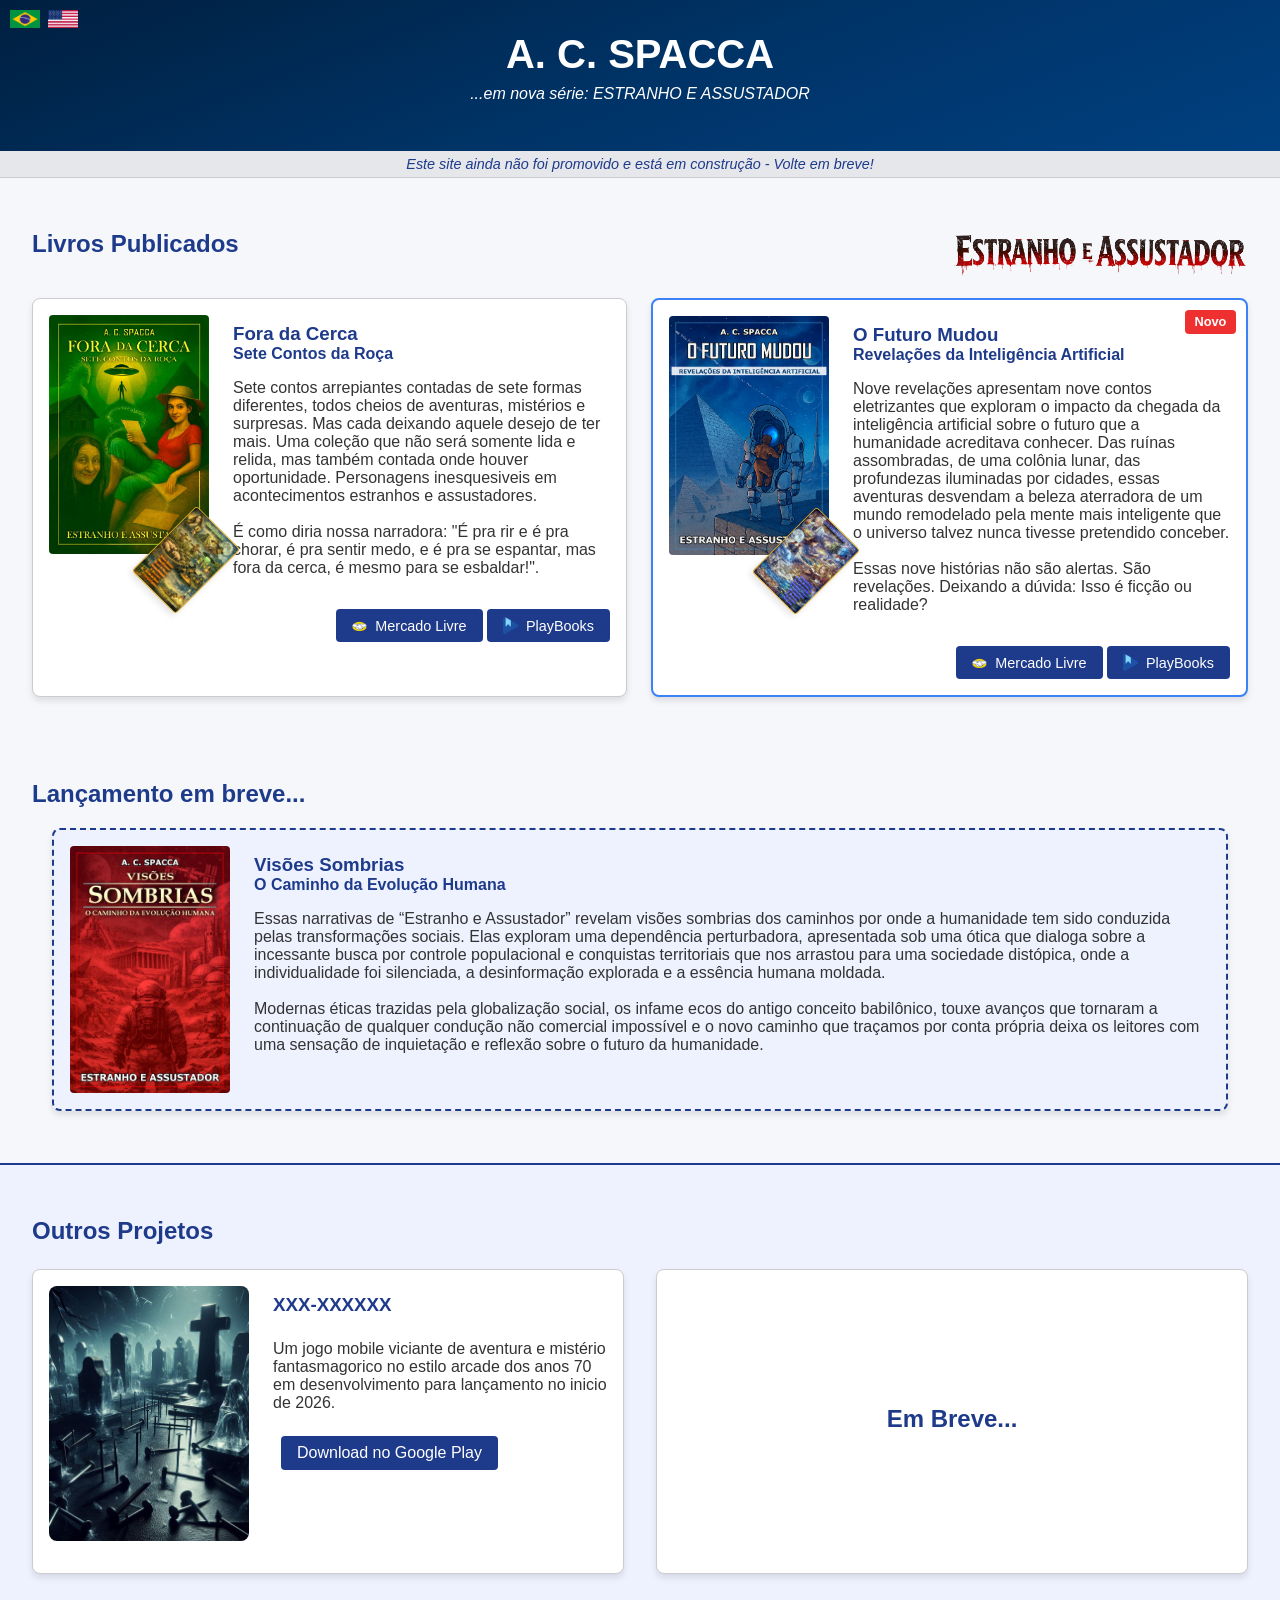
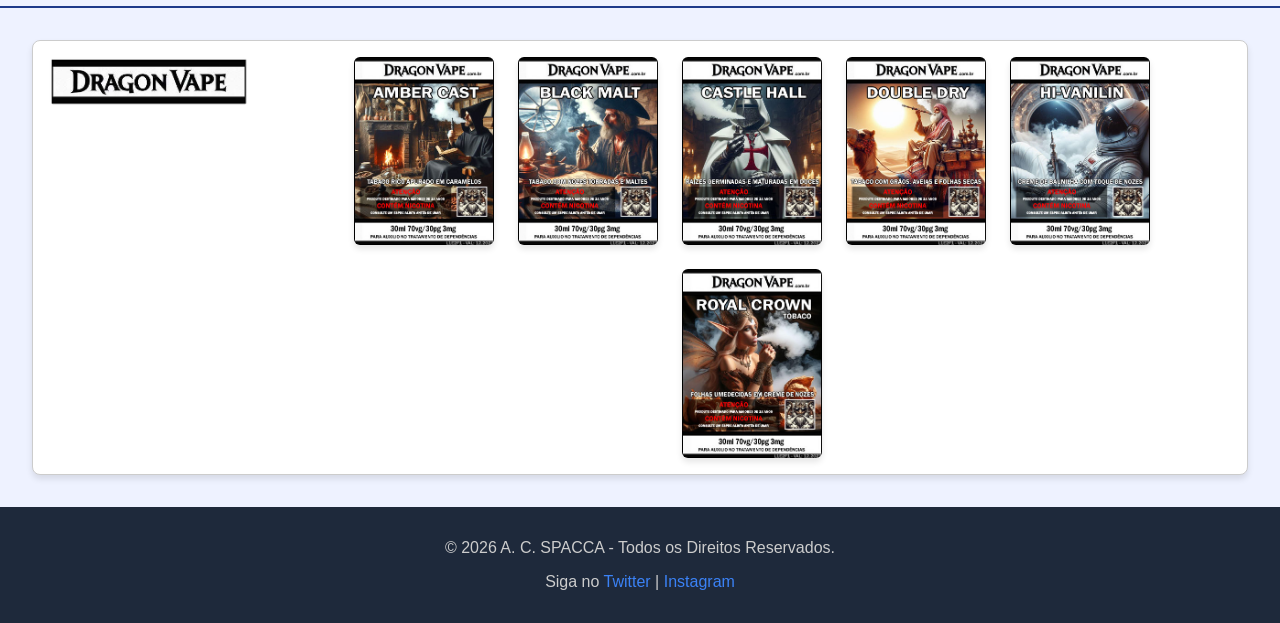
==== commit 39eff102: "new upcoming" ====
--- a/index.html
+++ b/index.html
@@ -118,16 +118,22 @@
         <h2 class="lang lang-en">Coming Soon...</h2>
 
         <div class="book-card upcoming-card">
-            <img src="images/corredoresdosubmundo.jpg" alt="Corredores do Submundo" class="book-cover">
+            <img src="images/visoessombrias.jpg" alt="Corredores do Submundo" class="book-cover">
             <div class="book-info">
-                <h3 class="lang lang-pt">Corredores do Submundo</h3>
-                <h4 class="lang lang-pt">A Vida Após Exaustão da Crosta</h4>
-                <p class="lang lang-pt">O mundo finalmente foi despedaçado por uma ejeção de massa coronal que rasgou a
-                    atmosfera e cobriu o planeta com um pó cinzento aterrorizante e sufocante. A superfície tornou-se
-                    sem verde, sem animais, sem esperança. Os adultos, resignados, perderam a vontade de
-                    lutar.<br /><br />Mas as crianças viam o fim como palcos de aventuras. Juntos, cavaram um túnel que
-                    parecia apenas uma brincadeira, mas se tornou um santuário escondido sob a terra. Essas são
-                    histórias "Estranho e Assustador" que se seguiram nos Corredores do Submundo.</p>
+                <h3 class="lang lang-pt">Visões Sombrias</h3>
+                <h4 class="lang lang-pt">O Caminho da Evolução Humana</h4>
+                <p class="lang lang-pt">
+                    Essas narrativas de “Estranho e Assustador” revelam visões sombrias dos caminhos por onde a humanidade 
+                    tem sido conduzida pelas transformações sociais. Elas exploram uma dependência perturbadora, apresentada sob 
+                    uma ótica que dialoga sobre a incessante busca por controle populacional e conquistas territoriais que nos 
+                    arrastou para uma sociedade distópica, onde a individualidade foi silenciada, a desinformação explorada e a 
+                    essência humana moldada.
+                    <br /><br />
+                    Modernas éticas trazidas pela globalização social, os infame ecos do antigo conceito babilônico, touxe 
+                    avanços que tornaram a continuação de qualquer condução não comercial impossível e o novo caminho que 
+                    traçamos por conta própria deixa os leitores com uma sensação de inquietação e reflexão sobre o futuro 
+                    da humanidade.
+                </p>
                 <h3 class="lang lang-en">Underworld Corridors</h3>
                 <h4 class="lang lang-en">Life After Crust Exhaustion</h4>
                 <p class="lang lang-en">The world was finally shattered by a coronal mass ejection that tore the
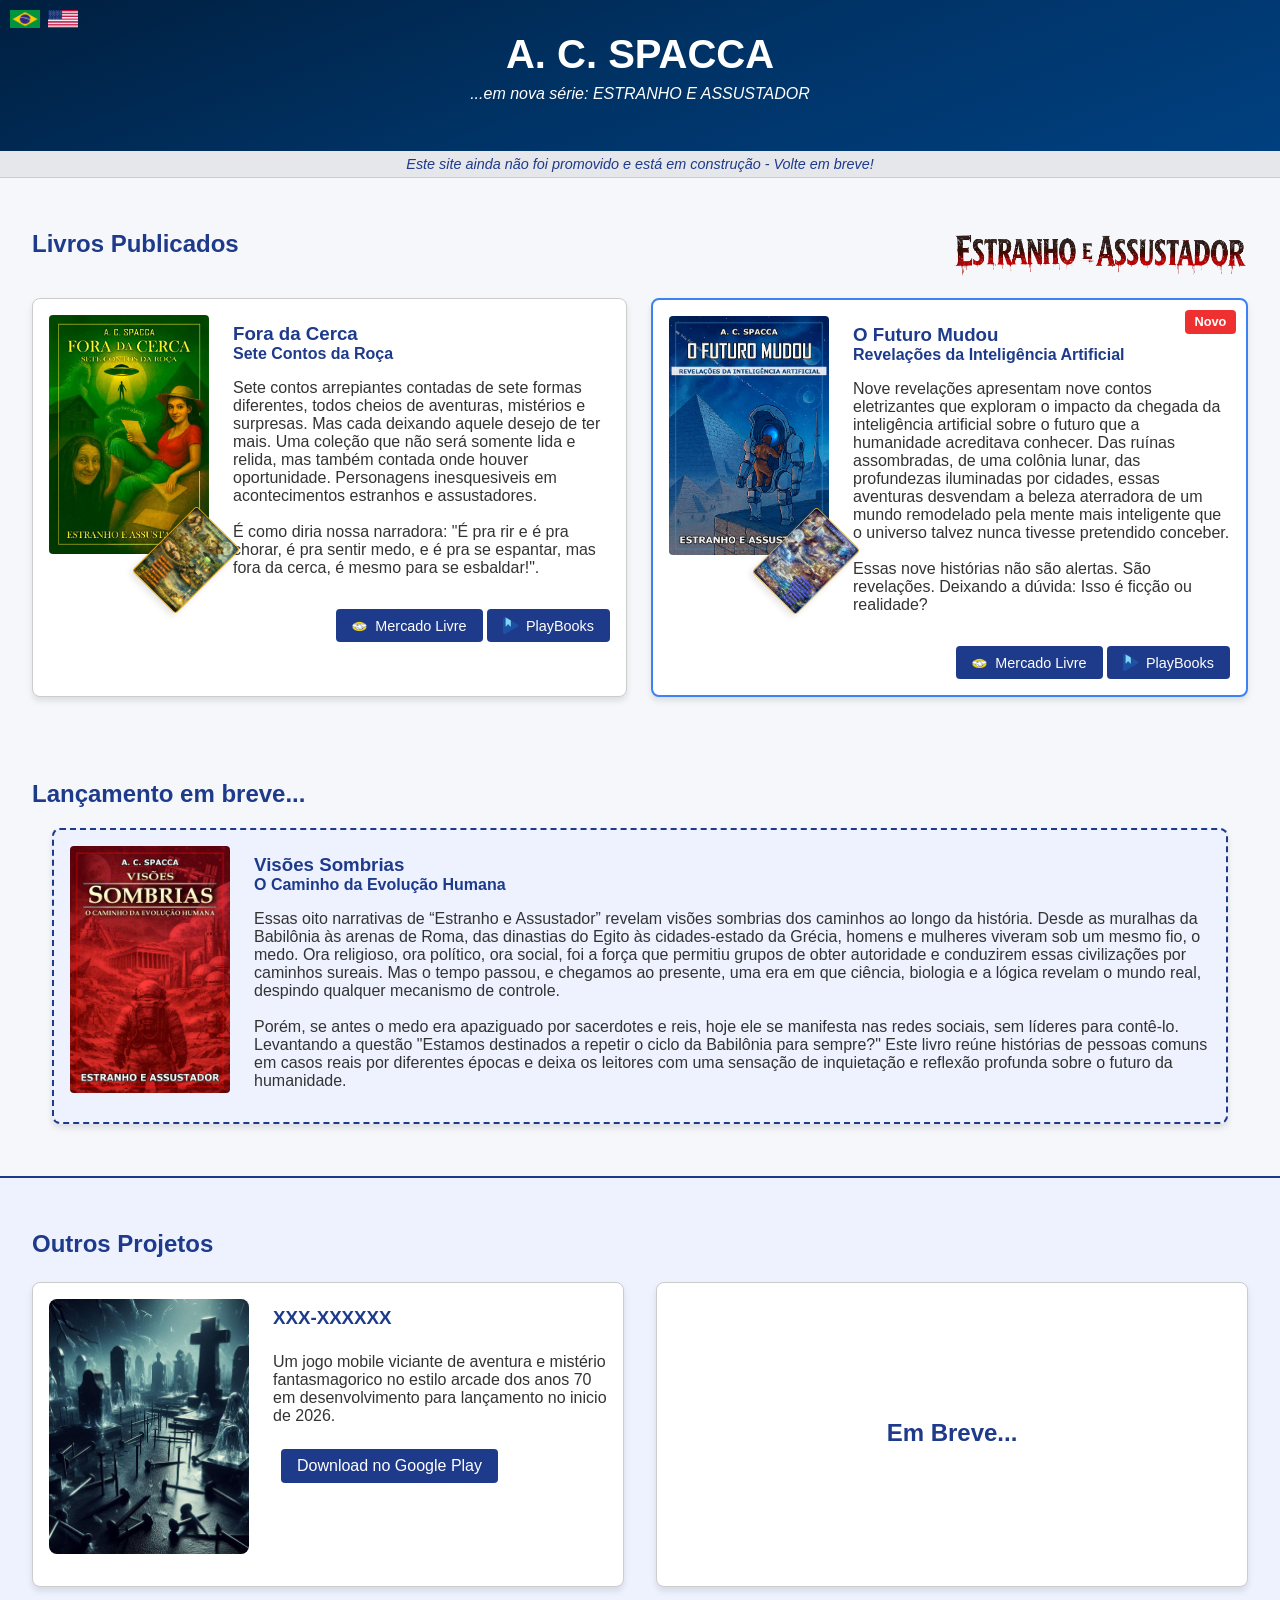
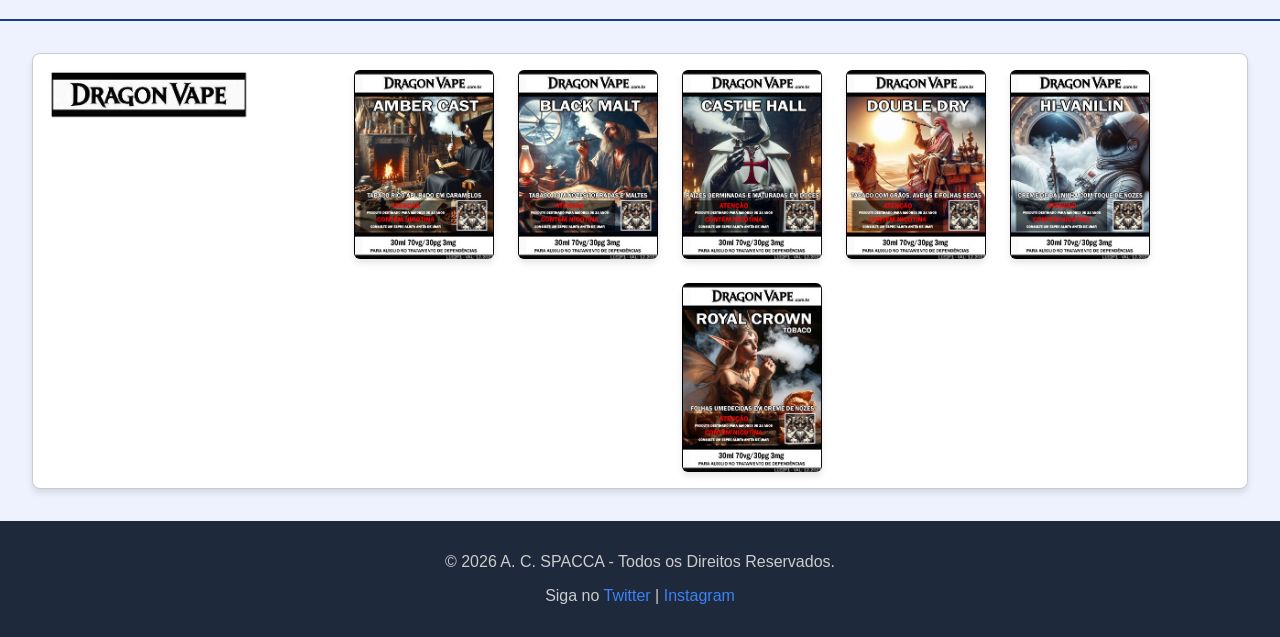
==== commit 24ed7202: "upcoming desc" ====
--- a/index.html
+++ b/index.html
@@ -123,16 +123,18 @@
                 <h3 class="lang lang-pt">Visões Sombrias</h3>
                 <h4 class="lang lang-pt">O Caminho da Evolução Humana</h4>
                 <p class="lang lang-pt">
-                    Essas narrativas de “Estranho e Assustador” revelam visões sombrias dos caminhos por onde a humanidade 
-                    tem sido conduzida pelas transformações sociais. Elas exploram uma dependência perturbadora, apresentada sob 
-                    uma ótica que dialoga sobre a incessante busca por controle populacional e conquistas territoriais que nos 
-                    arrastou para uma sociedade distópica, onde a individualidade foi silenciada, a desinformação explorada e a 
-                    essência humana moldada.
+
+                    Essas oito narrativas de “Estranho e Assustador” revelam visões sombrias dos caminhos ao longo 
+                    da história. Desde as muralhas da Babilônia às arenas de Roma, das dinastias do Egito às 
+                    cidades-estado da Grécia, homens e mulheres viveram sob um mesmo fio, o medo. Ora religioso, ora 
+                    político, ora social, foi a força que permitiu grupos de obter autoridade e conduzirem essas 
+                    civilizações por caminhos sureais. Mas o tempo passou, e chegamos ao presente, uma era em que ciência, 
+                    biologia e a lógica revelam o mundo real, despindo qualquer mecanismo de controle.
                     <br /><br />
-                    Modernas éticas trazidas pela globalização social, os infame ecos do antigo conceito babilônico, touxe 
-                    avanços que tornaram a continuação de qualquer condução não comercial impossível e o novo caminho que 
-                    traçamos por conta própria deixa os leitores com uma sensação de inquietação e reflexão sobre o futuro 
-                    da humanidade.
+                    Porém, se antes o medo era apaziguado por sacerdotes e reis, hoje ele se manifesta nas redes sociais, 
+                    sem líderes para contê-lo. Levantando a questão "Estamos destinados a repetir o ciclo da Babilônia para 
+                    sempre?" Este livro reúne histórias de pessoas comuns em casos reais por diferentes épocas e deixa os 
+                    leitores com uma sensação de inquietação e reflexão profunda sobre o futuro da humanidade.
                 </p>
                 <h3 class="lang lang-en">Underworld Corridors</h3>
                 <h4 class="lang lang-en">Life After Crust Exhaustion</h4>
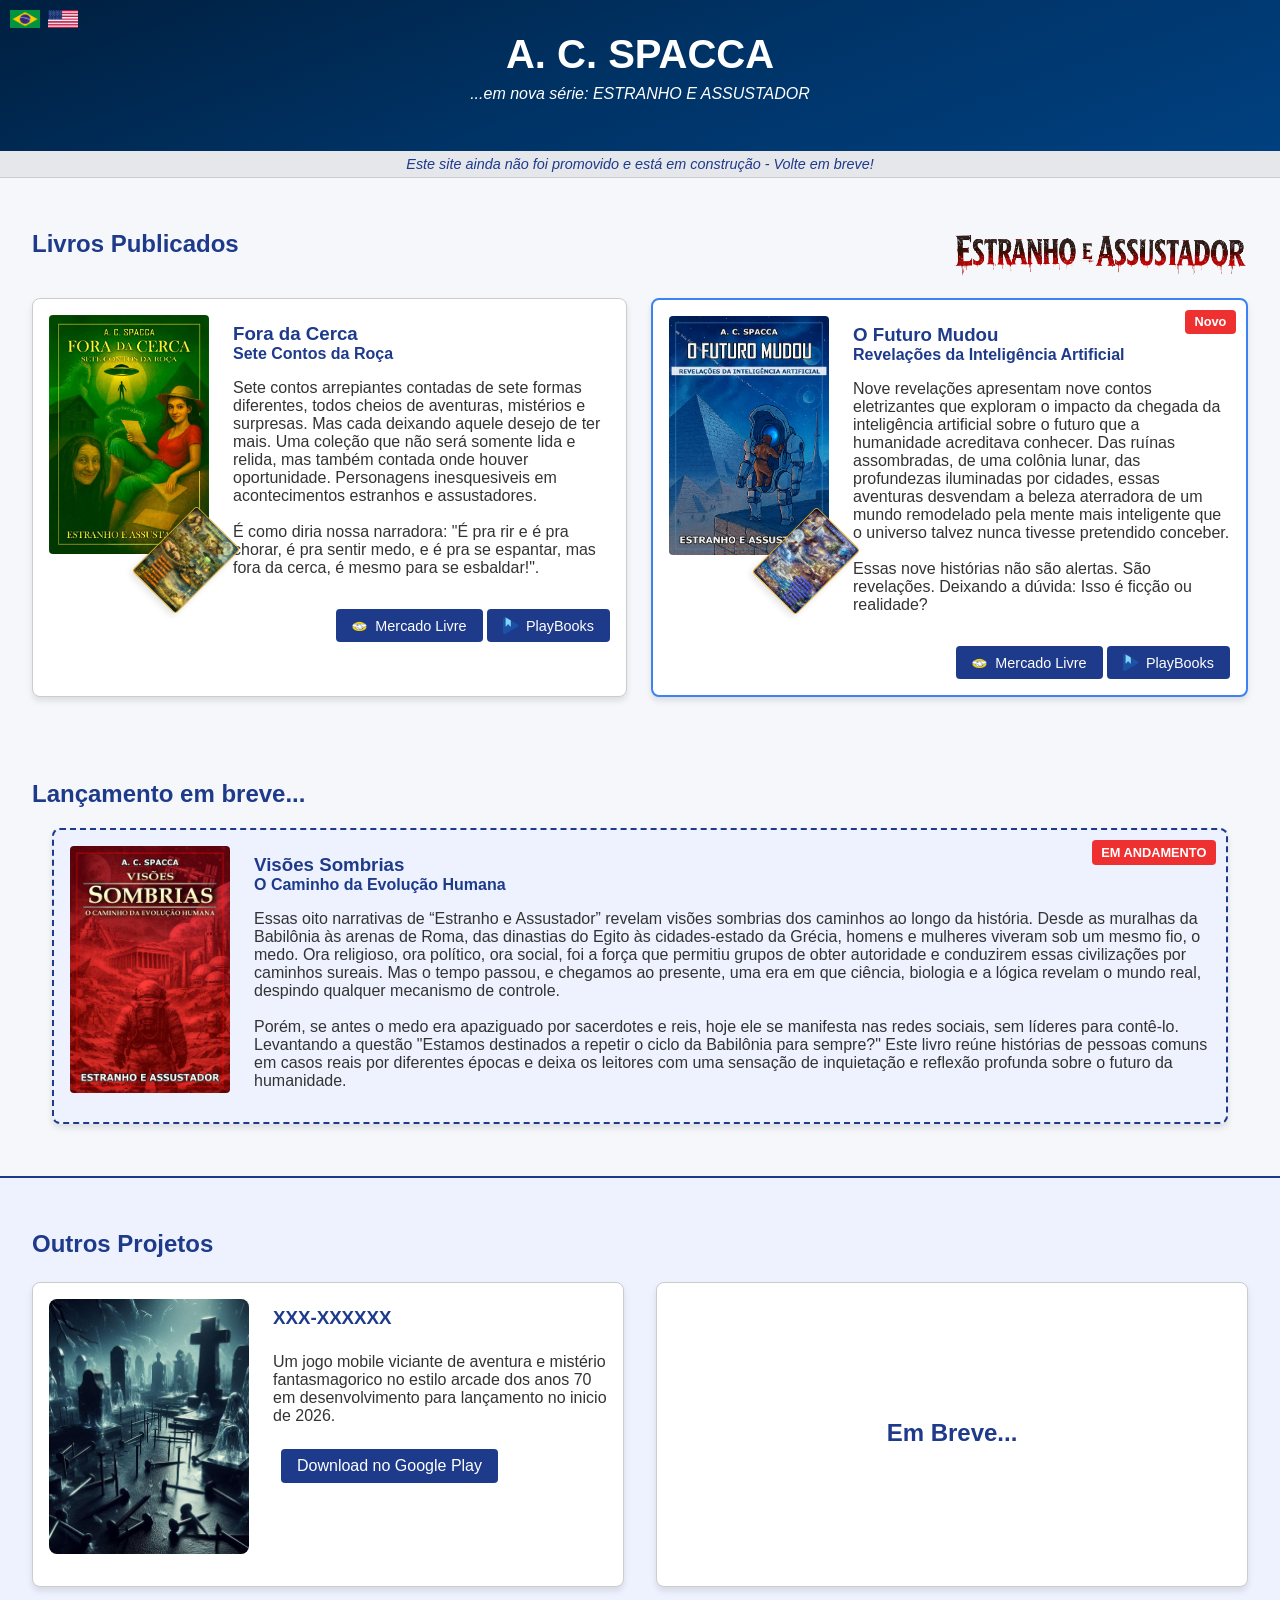
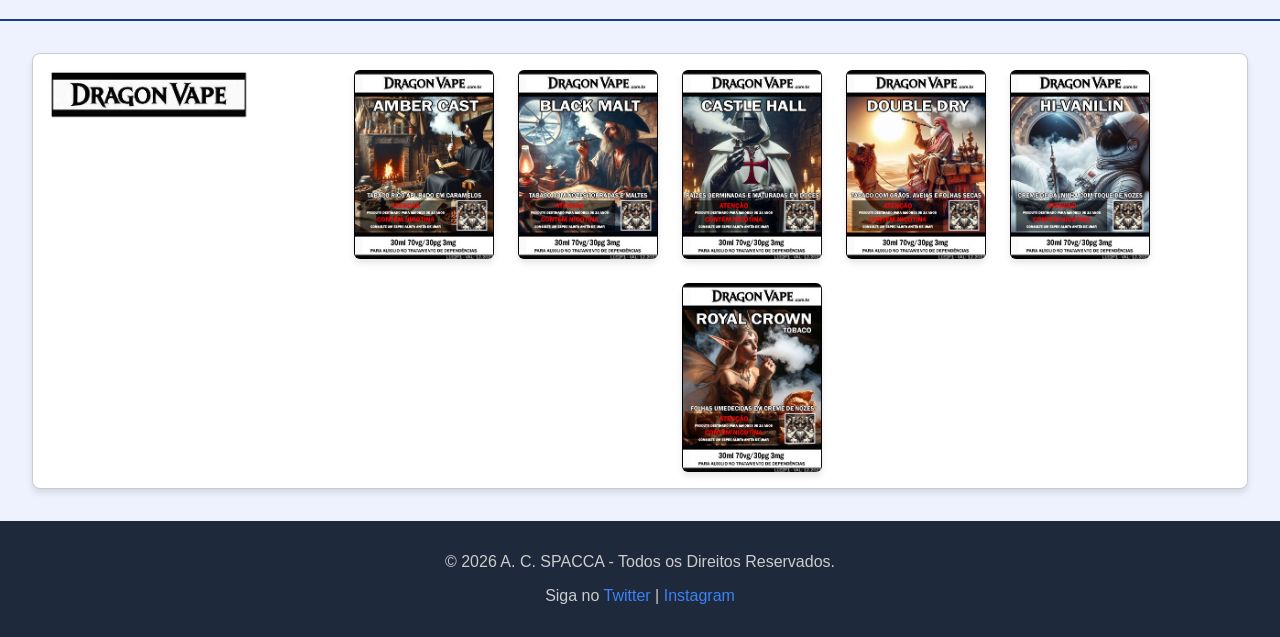
==== commit b44f3cf6: "in the works" ====
--- a/index.html
+++ b/index.html
@@ -118,12 +118,13 @@
         <h2 class="lang lang-en">Coming Soon...</h2>
 
         <div class="book-card upcoming-card">
+            <span class="lang lang-pt badge">EM ANDAMENTO</span>
+            <span class="lang lang-en badge">IN THE WORKS</span>
             <img src="images/visoessombrias.jpg" alt="Corredores do Submundo" class="book-cover">
             <div class="book-info">
                 <h3 class="lang lang-pt">Visões Sombrias</h3>
                 <h4 class="lang lang-pt">O Caminho da Evolução Humana</h4>
                 <p class="lang lang-pt">
-
                     Essas oito narrativas de “Estranho e Assustador” revelam visões sombrias dos caminhos ao longo 
                     da história. Desde as muralhas da Babilônia às arenas de Roma, das dinastias do Egito às 
                     cidades-estado da Grécia, homens e mulheres viveram sob um mesmo fio, o medo. Ora religioso, ora 
@@ -136,14 +137,21 @@
                     sempre?" Este livro reúne histórias de pessoas comuns em casos reais por diferentes épocas e deixa os 
                     leitores com uma sensação de inquietação e reflexão profunda sobre o futuro da humanidade.
                 </p>
-                <h3 class="lang lang-en">Underworld Corridors</h3>
-                <h4 class="lang lang-en">Life After Crust Exhaustion</h4>
-                <p class="lang lang-en">The world was finally shattered by a coronal mass ejection that tore the
-                    atmosphere and covered the planet with a terrifying and suffocating gray dust. The surface became
-                    without green, without animals, without hope. Adults, resigned, lost the will to
-                    fight.<br /><br />But children saw the end as stages of adventures. Together, they dug a tunnel that
-                    seemed just a game but became a hidden sanctuary underground. These are "Strange and Scary" stories
-                    that followed in the Underworld Corridors.</p>
+                <h3 class="lang lang-en">Shadow Visions</h3>
+                <h4 class="lang lang-en">The Path of Human Evolution</h4>
+                <p class="lang lang-en">
+                    These eight narratives from the "Strange and Scary" series reveal dark visions of paths taken in history. 
+                    From the walls of Babylon to the arenas of Rome, from the dynasties of Egypt to the city-states of 
+                    Greece, man and women lived under the same thread, fear. Sometimes religious, sometimes political, 
+                    sometimes social, it was the force that allowed groups to gain authority and lead civilizations 
+                    down surreal paths. But we have come to present times, an era where science, biology, and logic 
+                    reveal the real world, stripping away any mechanism of control.
+                    <br /><br />
+                    However, if before fear was appeased by priests and kings, today it manifests itself on social 
+                    media, with no leaders to contain it. Raising the question "Are we destined to repeat the conceptual 
+                    cycle of Babylon forever?" This book gathers stories of ordinary people in real cases across different 
+                    eras and leaves readers with a sense of unease and deep reflection on the future of humanity.
+                </p>
                 <!-- <div class="lang lang-pt links">
                     <a href="#">Reserve no Amazon</a>
                     <a href="#">Reserve no Barnes & Noble</a>
